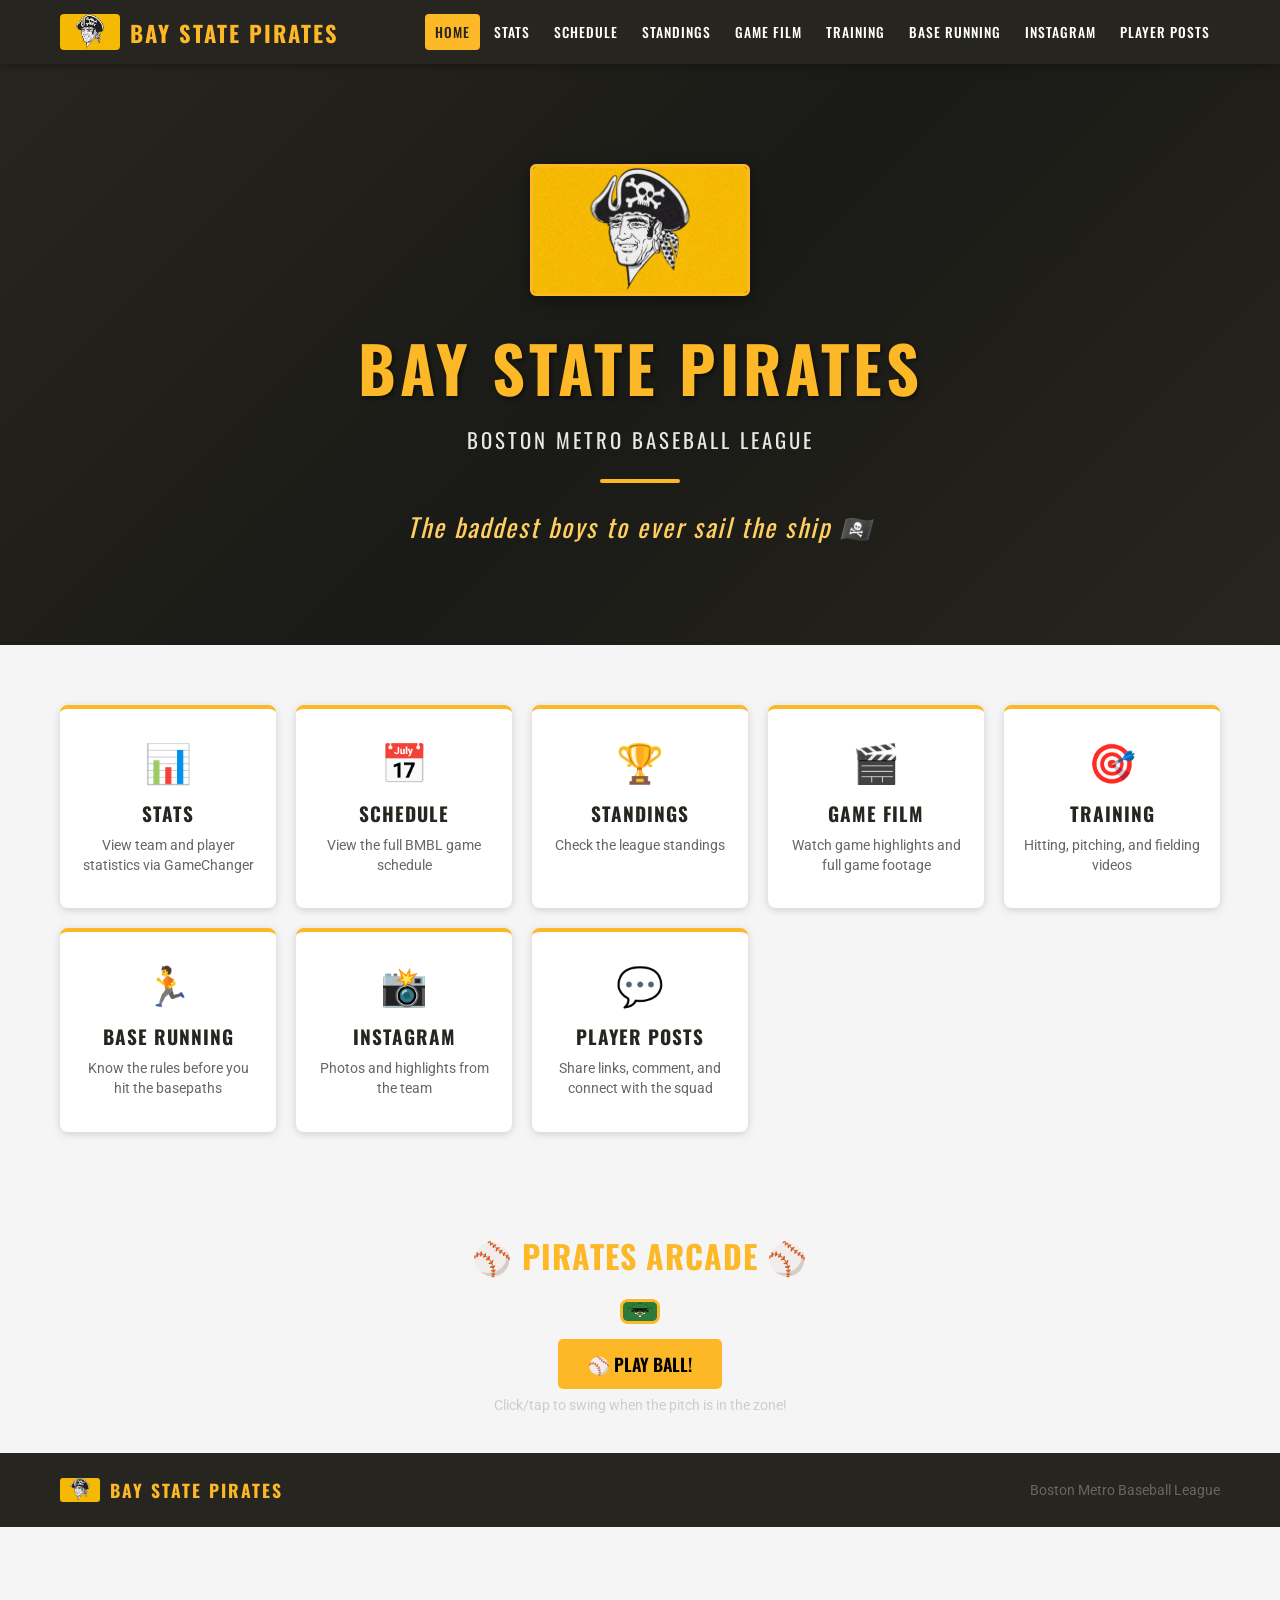
==== index.html @ 0425c83e "Add Pirates baseball arcade game to home page" ====
<!DOCTYPE html>
<html lang="en">
<head>
    <meta charset="UTF-8">
    <meta name="viewport" content="width=device-width, initial-scale=1.0">
    <title>Bay State Pirates</title>
    <link rel="stylesheet" href="css/style.css">
    <link rel="preconnect" href="https://fonts.googleapis.com">
    <link href="https://fonts.googleapis.com/css2?family=Oswald:wght@400;500;600;700&family=Roboto:wght@300;400;500;700&display=swap" rel="stylesheet">
</head>
<body>
    <nav class="navbar">
        <div class="nav-container">
            <a href="index.html" class="nav-logo">
                <img src="logo.jpg" alt="Bay State Pirates" class="nav-logo-img">
                <span class="logo-text">Bay State Pirates</span>
            </a>
            <button class="nav-toggle" aria-label="Toggle navigation">
                <span></span><span></span><span></span>
            </button>
            <ul class="nav-links">
                <li><a href="index.html" class="active">Home</a></li>
                <li><a href="stats.html">Stats</a></li>
                <li><a href="schedule.html">Schedule</a></li>
                <li><a href="standings.html">Standings</a></li>
                <li><a href="gamefilm.html">Game Film</a></li>
                <li><a href="training.html">Training</a></li>
                <li><a href="baserunning.html">Base Running</a></li>
                <li><a href="instagram.html">Instagram</a></li>
                <li><a href="posts.html">Player Posts</a></li>
            </ul>
        </div>
    </nav>

    <main>
        <section class="hero">
            <div class="hero-overlay"></div>
            <div class="hero-content">
                <img src="logo.jpg" alt="Bay State Pirates Logo" class="hero-logo-img">
                <h1 class="hero-title">Bay State Pirates</h1>
                <p class="hero-subtitle">Boston Metro Baseball League</p>
                <div class="hero-divider"></div>
                <p class="hero-tagline">The baddest boys to ever sail the ship 🏴‍☠️</p>
            </div>
        </section>

        <section class="home-cards">
            <div class="container">
                <div class="cards-grid">
                    <a href="stats.html" class="home-card">
                        <div class="card-icon">📊</div>
                        <h3>Stats</h3>
                        <p>View team and player statistics via GameChanger</p>
                    </a>
                    <a href="schedule.html" class="home-card">
                        <div class="card-icon">📅</div>
                        <h3>Schedule</h3>
                        <p>View the full BMBL game schedule</p>
                    </a>
                    <a href="standings.html" class="home-card">
                        <div class="card-icon">🏆</div>
                        <h3>Standings</h3>
                        <p>Check the league standings</p>
                    </a>
                    <a href="gamefilm.html" class="home-card">
                        <div class="card-icon">🎬</div>
                        <h3>Game Film</h3>
                        <p>Watch game highlights and full game footage</p>
                    </a>
                    <a href="training.html" class="home-card">
                        <div class="card-icon">🎯</div>
                        <h3>Training</h3>
                        <p>Hitting, pitching, and fielding videos</p>
                    </a>
                    <a href="baserunning.html" class="home-card">
                        <div class="card-icon">🏃</div>
                        <h3>Base Running</h3>
                        <p>Know the rules before you hit the basepaths</p>
                    </a>
                    <a href="instagram.html" class="home-card">
                        <div class="card-icon">📸</div>
                        <h3>Instagram</h3>
                        <p>Photos and highlights from the team</p>
                    </a>
                    <a href="posts.html" class="home-card">
                        <div class="card-icon">💬</div>
                        <h3>Player Posts</h3>
                        <p>Share links, comment, and connect with the squad</p>
                    </a>
                </div>
            </div>
        </section>
        <section class="game-section" style="padding: 40px 0;">
            <div class="container">
                <h2 style="text-align:center; color: var(--gold); font-family: 'Oswald', sans-serif; font-size: 2rem; margin-bottom: 20px;">⚾ Pirates Arcade ⚾</h2>
                <canvas id="baseballGame" width="800" height="500" style="display:block; margin:0 auto; background:#2d7a3a; border:3px solid var(--gold); border-radius:8px; max-width:100%; cursor:pointer;"></canvas>
                <div id="gameControls" style="text-align:center; margin-top:15px;">
                    <button id="startBtn" style="background:var(--gold); color:#000; border:none; padding:12px 30px; font-family:'Oswald',sans-serif; font-size:1.1rem; border-radius:5px; cursor:pointer; font-weight:600;">⚾ PLAY BALL!</button>
                    <p style="color:#ccc; font-size:0.85rem; margin-top:8px;">Click/tap to swing when the pitch is in the zone!</p>
                </div>
            </div>
        </section>
    </main>

    <script>
    (function(){
        const canvas = document.getElementById('baseballGame');
        const ctx = canvas.getContext('2d');
        const startBtn = document.getElementById('startBtn');

        const PIRATES = ['B. Schwartz','N. Marrero','N. Fishman','D. Brookfield','J. Shikora','M. Billig','N. Melluzzo','J. Roop','K. Ohanian','K. Rumph','Z. Santomauro','A. Small','T. Elkin','S. O\'Keefe','N. Braica','I. Sales','B. Rijo','D. Search-Wells'];
        const OPPONENTS = ['R. Johnson','M. Williams','T. Davis','C. Martinez','J. Anderson','P. Thomas','L. Jackson','S. White','D. Harris','B. Clark','K. Lewis','A. Robinson','J. Walker','M. Young','T. Allen','R. King','C. Wright','D. Lopez'];

        let gameState = 'idle'; // idle, pitching, swingable, result, gameOver
        let inning = 1, halfInning = 0; // 0=top, 1=bottom
        let scores = [0, 0]; // [opponent, pirates]
        let outs = 0, strikes = 0, balls = 0;
        let batterIndex = [0, 0];
        let ball = {x:400, y:80, vx:0, vy:0, size:8};
        let swingResult = '', resultTimer = 0;
        let pitchSpeed = 0, pitchCurve = 0;
        let batAngle = 0, swinging = false, swingFrame = 0;
        let runners = [false,false,false]; // 1st, 2nd, 3rd
        let hitBall = null;
        let announceText = '', announceTimer = 0;
        let frameId = null;

        const ZONE = {x:360, y:340, w:80, h:90};

        function resize(){
            const r = canvas.parentElement.clientWidth / 800;
            if(r < 1){
                canvas.style.width = (800*r)+'px';
                canvas.style.height = (500*r)+'px';
            }
        }
        resize();
        window.addEventListener('resize', resize);

        function currentTeamBatting(){ return halfInning; } // 0=opponents bat, 1=pirates bat
        function battingTeam(){ return halfInning === 1 ? PIRATES : OPPONENTS; }
        function currentBatter(){ return battingTeam()[batterIndex[halfInning] % battingTeam().length]; }
        function isPiratesBatting(){ return halfInning === 1; }

        function drawDiamond(){
            ctx.clearRect(0,0,800,500);
            // grass
            ctx.fillStyle = '#2d7a3a';
            ctx.fillRect(0,0,800,500);
            // dirt infield
            ctx.fillStyle = '#c4956a';
            ctx.beginPath();
            ctx.moveTo(400,380);ctx.lineTo(500,300);ctx.lineTo(400,220);ctx.lineTo(300,300);ctx.closePath();ctx.fill();
            // grass cutout
            ctx.fillStyle='#2d7a3a';
            ctx.beginPath();ctx.arc(400,305,40,0,Math.PI*2);ctx.fill();
            // bases
            ctx.fillStyle='#fff';
            [[400,380],[500,300],[400,220],[300,300]].forEach(function(b,i){
                ctx.save();ctx.translate(b[0],b[1]);ctx.rotate(Math.PI/4);
                if(i===0){ctx.fillStyle='#fff';ctx.fillRect(-10,-10,20,20);}
                else{
                    ctx.fillStyle = runners[i-1]?'var(--gold, #FFB300)':'#fff';
                    ctx.fillRect(-8,-8,16,16);
                }
                ctx.restore();
            });
            // mound
            ctx.fillStyle='#c4956a';
            ctx.beginPath();ctx.arc(400,280,12,0,Math.PI*2);ctx.fill();
            ctx.fillStyle='#fff';ctx.fillRect(395,277,10,6);
            // foul lines
            ctx.strokeStyle='#fff';ctx.lineWidth=2;
            ctx.beginPath();ctx.moveTo(400,380);ctx.lineTo(100,80);ctx.stroke();
            ctx.beginPath();ctx.moveTo(400,380);ctx.lineTo(700,80);ctx.stroke();
            // outfield wall
            ctx.strokeStyle='#1a5c28';ctx.lineWidth=6;
            ctx.beginPath();ctx.arc(400,380,340,Math.PI+0.3,2*Math.PI-0.3);ctx.stroke();
        }

        function drawScoreboard(){
            ctx.fillStyle='rgba(0,0,0,0.85)';
            ctx.fillRect(10,10,260,90);
            ctx.strokeStyle='var(--gold, #FFB300)';ctx.lineWidth=2;
            ctx.strokeRect(10,10,260,90);
            ctx.font='bold 13px Oswald, sans-serif';
            ctx.fillStyle='#fff';
            ctx.fillText('INNING', 160, 28);
            ctx.fillText(inning + (inning===10?'':'') + (halfInning===0?' ▲':' ▼'), 220, 28);
            ctx.fillStyle='#aaa';ctx.fillText('Visitors', 20, 50);
            ctx.fillStyle='var(--gold, #FFB300)';ctx.fillText('PIRATES', 20, 72);
            ctx.font='bold 18px Oswald, sans-serif';
            ctx.fillStyle='#fff';ctx.fillText(scores[0], 120, 52);
            ctx.fillStyle='var(--gold, #FFB300)';ctx.fillText(scores[1], 120, 74);
            // count
            ctx.font='13px Oswald, sans-serif';ctx.fillStyle='#fff';
            ctx.fillText('B: '+balls+'  S: '+strikes+'  O: '+outs, 160, 52);
            // batter
            ctx.font='12px Roboto, sans-serif';ctx.fillStyle='#ccc';
            ctx.fillText('AB: '+currentBatter(), 160, 72);
            // batting indicator
            if(halfInning===0){ctx.fillStyle='#ff4444';ctx.fillRect(14,42,4,14);}
            else{ctx.fillStyle='var(--gold, #FFB300)';ctx.fillRect(14,62,4,14);}
        }

        function drawStrikeZone(){
            ctx.strokeStyle='rgba(255,255,255,0.25)';ctx.lineWidth=1;ctx.setLineDash([4,4]);
            ctx.strokeRect(ZONE.x,ZONE.y,ZONE.w,ZONE.h);
            ctx.setLineDash([]);
        }

        function drawBall(){
            if(ball.y > 500) return;
            ctx.fillStyle='#fff';
            ctx.beginPath();ctx.arc(ball.x,ball.y,ball.size,0,Math.PI*2);ctx.fill();
            ctx.strokeStyle='#cc0000';ctx.lineWidth=1.5;
            ctx.beginPath();ctx.arc(ball.x,ball.y,ball.size-2,0.5,2);ctx.stroke();
            ctx.beginPath();ctx.arc(ball.x,ball.y,ball.size-2,3.5,5);ctx.stroke();
        }

        function drawBatter(){
            const bx = 470, by = 380;
            ctx.fillStyle = isPiratesBatting() ? 'var(--gold, #FFB300)' : '#ff6666';
            ctx.beginPath();ctx.arc(bx,by-35,8,0,Math.PI*2);ctx.fill(); // head
            ctx.fillRect(bx-4,by-27,8,22); // body
            // bat
            ctx.save();ctx.translate(bx-5,by-20);
            ctx.rotate(swinging ? -1.5+swingFrame*0.4 : -0.8);
            ctx.fillStyle='#8B4513';ctx.fillRect(0,-2,40,4);
            ctx.restore();
        }

        function drawHitBall(){
            if(!hitBall) return;
            ctx.fillStyle='#fff';
            ctx.beginPath();ctx.arc(hitBall.x,hitBall.y,6-hitBall.t*0.03,0,Math.PI*2);ctx.fill();
        }

        function drawAnnounce(){
            if(announceTimer <= 0) return;
            ctx.fillStyle='rgba(0,0,0,0.7)';
            ctx.fillRect(200,180,400,60);
            ctx.strokeStyle='var(--gold, #FFB300)';ctx.lineWidth=2;ctx.strokeRect(200,180,400,60);
            ctx.font='bold 22px Oswald, sans-serif';ctx.fillStyle='#fff';ctx.textAlign='center';
            ctx.fillText(announceText,400,218);
            ctx.textAlign='left';
        }

        function drawGameOver(){
            ctx.fillStyle='rgba(0,0,0,0.8)';ctx.fillRect(150,120,500,260);
            ctx.strokeStyle='var(--gold, #FFB300)';ctx.lineWidth=3;ctx.strokeRect(150,120,500,260);
            ctx.font='bold 36px Oswald, sans-serif';ctx.textAlign='center';
            ctx.fillStyle='var(--gold, #FFB300)';ctx.fillText('FINAL SCORE',400,175);
            ctx.font='bold 28px Oswald, sans-serif';
            ctx.fillStyle='#fff';ctx.fillText('Visitors: '+scores[0],400,225);
            ctx.fillStyle='var(--gold, #FFB300)';ctx.fillText('PIRATES: '+scores[1],400,265);
            ctx.font='bold 24px Oswald, sans-serif';
            if(scores[1]>scores[0]){ctx.fillStyle='#00ff88';ctx.fillText('⚾ PIRATES WIN! ⚾',400,315);}
            else if(scores[0]>scores[1]){ctx.fillStyle='#ff6666';ctx.fillText('Better luck next time!',400,315);}
            else{ctx.fillStyle='#ffff00';ctx.fillText('TIE GAME!',400,315);}
            ctx.font='14px Roboto, sans-serif';ctx.fillStyle='#ccc';ctx.fillText('Click "PLAY BALL!" to play again',400,350);
            ctx.textAlign='left';
        }

        function drawIdle(){
            drawDiamond();
            ctx.fillStyle='rgba(0,0,0,0.6)';ctx.fillRect(200,150,400,120);
            ctx.strokeStyle='var(--gold, #FFB300)';ctx.lineWidth=2;ctx.strokeRect(200,150,400,120);
            ctx.font='bold 30px Oswald, sans-serif';ctx.textAlign='center';
            ctx.fillStyle='var(--gold, #FFB300)';ctx.fillText('⚾ PIRATES BASEBALL ⚾',400,200);
            ctx.font='16px Roboto, sans-serif';ctx.fillStyle='#fff';
            ctx.fillText('Click PLAY BALL to start a 3-inning game!',400,240);
            ctx.textAlign='left';
        }

        function pitch(){
            gameState='pitching';
            ball.x = 400 + (Math.random()*40-20);
            ball.y = 80;
            pitchSpeed = 3 + Math.random()*2;
            pitchCurve = (Math.random()-0.5)*1.5;
            ball.vy = pitchSpeed;
            ball.vx = pitchCurve;
            swinging = false; swingFrame = 0;
        }

        function advanceRunners(bases){
            let runsScored = 0;
            for(let i=0;i<bases;i++){
                if(runners[2]) runsScored++;
                runners[2]=runners[1];
                runners[1]=runners[0];
                runners[0]=false;
            }
            if(bases>=4){runsScored+=(runners[2]?1:0)+(runners[1]?1:0)+(runners[0]?1:0)+1;runners=[false,false,false];}
            else{runners[0]=true;}
            return runsScored;
        }

        function recordOut(){
            outs++;
            if(outs>=3){
                outs=0;strikes=0;balls=0;
                runners=[false,false,false];
                if(halfInning===1){
                    inning++;
                    if(inning>3){
                        if(scores[0]!==scores[1]||inning>5){
                            gameState='gameOver';return;
                        }
                    }
                }
                halfInning = halfInning===0?1:0;
                announce((halfInning===0?'Top':'Bottom')+' of inning '+inning);
            }
        }

        function nextBatter(){
            batterIndex[halfInning]++;
            strikes=0;balls=0;
        }

        function announce(txt){
            announceText=txt;announceTimer=90;
        }

        function doSwing(){
            if(gameState!=='pitching'&&gameState!=='swingable') return;
            swinging=true;swingFrame=0;
            const inZone = ball.x>ZONE.x-10&&ball.x<ZONE.x+ZONE.w+10&&ball.y>ZONE.y-10&&ball.y<ZONE.y+ZONE.h+10;
            const timing = Math.abs(ball.y - (ZONE.y+ZONE.h/2));

            if(!inZone||timing>60){
                strikes++;
                announce('Strike'+(strikes>=3?' three — OUT!':'!'));
                if(strikes>=3){recordOut();nextBatter();}
                gameState='result';resultTimer=50;
                return;
            }

            const quality = 1 - timing/60;
            const rand = Math.random();

            if(rand < 0.15 * quality){
                // HOME RUN
                let runs = advanceRunners(4);
                scores[halfInning===0?0:1] += runs;
                hitBall={x:ball.x,y:ball.y,vx:(Math.random()-0.5)*6,vy:-8,t:0};
                announce('💣 HOME RUN! +'+runs+' run'+(runs>1?'s':'')+'!');
                nextBatter();
            } else if(rand < 0.20 + 0.15*quality){
                // Triple
                let runs = advanceRunners(3);
                scores[halfInning===0?0:1] += runs;
                runners[2]=true;runners[0]=false;
                hitBall={x:ball.x,y:ball.y,vx:(Math.random()>0.5?5:-5),vy:-5,t:0};
                announce('Triple! +'+runs+' run'+(runs!==1?'s':''));
                nextBatter();
            } else if(rand < 0.35 + 0.1*quality){
                // Double
                let runs = advanceRunners(2);
                scores[halfInning===0?0:1] += runs;
                runners[1]=true;runners[0]=false;
                hitBall={x:ball.x,y:ball.y,vx:(Math.random()-0.5)*5,vy:-5,t:0};
                announce('Double! +'+runs+' run'+(runs!==1?'s':''));
                nextBatter();
            } else if(rand < 0.55 + 0.1*quality){
                // Single
                let runs = advanceRunners(1);
                scores[halfInning===0?0:1] += runs;
                hitBall={x:ball.x,y:ball.y,vx:(Math.random()-0.5)*4,vy:-4,t:0};
                announce('Base hit! '+(runs>0?'+'+runs+' run'+(runs!==1?'s':''):''));
                nextBatter();
            } else {
                // Out
                hitBall={x:ball.x,y:ball.y,vx:(Math.random()-0.5)*3,vy:-3,t:0};
                announce(Math.random()>0.5?'Fly out!':'Ground out!');
                recordOut();nextBatter();
            }
            gameState='result';resultTimer=70;
        }

        function autoSwing(){
            // AI for opponents batting - swing with some randomness
            const inZone = ball.x>ZONE.x-5&&ball.x<ZONE.x+ZONE.w+5&&ball.y>ZONE.y&&ball.y<ZONE.y+ZONE.h;
            if(inZone && Math.random()<0.65){
                doSwing();
            }
        }

        function update(){
            if(announceTimer>0) announceTimer--;

            if(gameState==='pitching'){
                ball.y += ball.vy;
                ball.x += ball.vx;
                if(swinging){swingFrame=Math.min(swingFrame+0.5,5);}

                // Check if in swing zone for AI
                if(!isPiratesBatting() && ball.y > ZONE.y && ball.y < ZONE.y+ZONE.h && !swinging){
                    autoSwing();
                    return;
                }

                if(ball.y > ZONE.y + ZONE.h + 20){
                    // Ball passed zone
                    const inZone = ball.x>ZONE.x&&ball.x<ZONE.x+ZONE.w&&ball.y<ZONE.y+ZONE.h+40;
                    if(inZone){
                        strikes++;
                        announce('Strike'+(strikes>=3?' three — OUT!':'!'));
                        if(strikes>=3){recordOut();nextBatter();}
                    } else {
                        balls++;
                        announce('Ball '+ balls+(balls>=4?' — Walk!':''));
                        if(balls>=4){
                            advanceRunners(1);
                            nextBatter();
                        }
                    }
                    gameState='result';resultTimer=45;
                }
            }

            if(hitBall){
                hitBall.x+=hitBall.vx;hitBall.y+=hitBall.vy;hitBall.t++;
                if(hitBall.t>60) hitBall=null;
            }

            if(gameState==='result'){
                resultTimer--;
                if(resultTimer<=0){
                    if(gameState!=='gameOver'){
                        gameState='pitching';
                        pitch();
                    }
                }
            }
        }

        function render(){
            drawDiamond();
            drawStrikeZone();
            if(gameState!=='idle'&&gameState!=='gameOver') drawBall();
            drawBatter();
            drawHitBall();
            drawScoreboard();
            drawAnnounce();
            if(gameState==='gameOver') drawGameOver();
        }

        function loop(){
            if(gameState==='idle'){drawIdle();return;}
            update();
            render();
            frameId=requestAnimationFrame(loop);
        }

        function startGame(){
            inning=1;halfInning=0;scores=[0,0];outs=0;strikes=0;balls=0;
            batterIndex=[0,0];runners=[false,false,false];
            hitBall=null;gameState='pitching';
            announce('Play ball! Top of inning 1');
            // Shuffle lineups
            for(let i=PIRATES.length-1;i>0;i--){const j=Math.floor(Math.random()*(i+1));[PIRATES[i],PIRATES[j]]=[PIRATES[j],PIRATES[i]];}
            for(let i=OPPONENTS.length-1;i>0;i--){const j=Math.floor(Math.random()*(i+1));[OPPONENTS[i],OPPONENTS[j]]=[OPPONENTS[j],OPPONENTS[i]];}
            pitch();
            if(frameId) cancelAnimationFrame(frameId);
            loop();
        }

        canvas.addEventListener('click', function(e){
            if(gameState==='pitching'&&isPiratesBatting()) doSwing();
        });
        canvas.addEventListener('touchstart', function(e){
            e.preventDefault();
            if(gameState==='pitching'&&isPiratesBatting()) doSwing();
        });

        startBtn.addEventListener('click', startGame);

        drawIdle();
    })();
    </script>

    <footer class="footer">
        <div class="container">
            <div class="footer-content">
                <span class="footer-logo"><img src="logo.jpg" alt="" class="footer-logo-img"> Bay State Pirates</span>
                <span class="footer-text">Boston Metro Baseball League</span>
            </div>
        </div>
    </footer>

    <script src="js/nav.js"></script>
</body>
</html>
---- css/style.css ----
/* ========================================
   Bay State Pirates - Pittsburgh Pirates Theme
   Colors: Black #27251F, Gold #FDB827, White #FFFFFF
   ======================================== */

:root {
    --black: #27251F;
    --gold: #FDB827;
    --gold-dark: #D4991F;
    --gold-light: #FFD060;
    --white: #FFFFFF;
    --gray-100: #F5F5F5;
    --gray-200: #E8E8E8;
    --gray-300: #D1D1D1;
    --gray-600: #666666;
    --gray-800: #333333;
    --shadow: 0 2px 8px rgba(0,0,0,0.15);
    --shadow-lg: 0 4px 16px rgba(0,0,0,0.2);
}

* {
    margin: 0;
    padding: 0;
    box-sizing: border-box;
}

body {
    font-family: 'Roboto', sans-serif;
    background-color: var(--gray-100);
    color: var(--black);
    min-height: 100vh;
    display: flex;
    flex-direction: column;
}

main {
    flex: 1;
}

h1, h2, h3, h4, h5, h6 {
    font-family: 'Oswald', sans-serif;
    text-transform: uppercase;
    letter-spacing: 1px;
}

.container {
    max-width: 1200px;
    margin: 0 auto;
    padding: 0 20px;
}

/* ========================================
   Navbar
   ======================================== */
.navbar {
    background-color: var(--black);
    position: sticky;
    top: 0;
    z-index: 1000;
    box-shadow: 0 2px 8px rgba(0,0,0,0.3);
}

.nav-container {
    max-width: 1200px;
    margin: 0 auto;
    padding: 0 20px;
    display: flex;
    align-items: center;
    justify-content: space-between;
    height: 64px;
}

.nav-logo {
    display: flex;
    align-items: center;
    gap: 10px;
    text-decoration: none;
    color: var(--gold);
    font-family: 'Oswald', sans-serif;
    font-weight: 700;
    font-size: 1.4rem;
    text-transform: uppercase;
    letter-spacing: 2px;
}

.logo-icon {
    font-size: 1.8rem;
}

.nav-logo-img {
    height: 36px;
    width: 60px;
    border-radius: 4px;
    object-fit: cover;
}

.nav-links {
    display: flex;
    list-style: none;
    gap: 4px;
}

.nav-links a {
    color: var(--white);
    text-decoration: none;
    font-family: 'Oswald', sans-serif;
    font-weight: 500;
    font-size: 0.85rem;
    text-transform: uppercase;
    letter-spacing: 1px;
    padding: 8px 10px;
    border-radius: 4px;
    transition: all 0.2s ease;
}

.nav-links a:hover,
.nav-links a.active {
    background-color: var(--gold);
    color: var(--black);
}

.nav-toggle {
    display: none;
    flex-direction: column;
    gap: 5px;
    background: none;
    border: none;
    cursor: pointer;
    padding: 4px;
}

.nav-toggle span {
    display: block;
    width: 26px;
    height: 3px;
    background: var(--gold);
    border-radius: 2px;
    transition: 0.3s;
}

/* ========================================
   Hero Section (Home)
   ======================================== */
.hero {
    background: linear-gradient(135deg, var(--black) 0%, #1a1a16 50%, var(--black) 100%);
    position: relative;
    padding: 100px 20px;
    text-align: center;
    overflow: hidden;
}

.hero::before {
    content: '☠';
    position: absolute;
    font-size: 300px;
    opacity: 0.04;
    top: 50%;
    left: 50%;
    transform: translate(-50%, -50%);
}

.hero-content {
    position: relative;
    z-index: 1;
}

.hero-logo-img {
    width: 220px;
    height: 132px;
    border-radius: 6px;
    object-fit: cover;
    margin-bottom: 20px;
    border: 3px solid var(--gold);
    box-shadow: 0 4px 16px rgba(0,0,0,0.4);
}

.hero-title {
    font-size: 4rem;
    color: var(--gold);
    letter-spacing: 4px;
    margin-bottom: 10px;
    text-shadow: 2px 2px 4px rgba(0,0,0,0.5);
}

.hero-subtitle {
    font-family: 'Oswald', sans-serif;
    font-size: 1.3rem;
    color: var(--white);
    text-transform: uppercase;
    letter-spacing: 3px;
    opacity: 0.9;
}

.hero-divider {
    width: 80px;
    height: 4px;
    background: var(--gold);
    margin: 24px auto;
    border-radius: 2px;
}

.hero-tagline {
    font-family: 'Oswald', sans-serif;
    font-size: 1.6rem;
    color: var(--gold-light);
    font-style: italic;
    letter-spacing: 2px;
}

/* ========================================
   Home Cards
   ======================================== */
.home-cards {
    padding: 60px 0;
}

.cards-grid {
    display: grid;
    grid-template-columns: repeat(auto-fit, minmax(200px, 1fr));
    gap: 20px;
}

.home-card {
    background: var(--white);
    border-radius: 8px;
    padding: 32px 20px;
    text-align: center;
    text-decoration: none;
    color: var(--black);
    box-shadow: var(--shadow);
    transition: all 0.25s ease;
    border-top: 4px solid var(--gold);
}

.home-card:hover {
    transform: translateY(-4px);
    box-shadow: var(--shadow-lg);
    border-top-color: var(--gold-dark);
}

.card-icon {
    font-size: 2.4rem;
    margin-bottom: 12px;
}

.home-card h3 {
    font-size: 1.2rem;
    margin-bottom: 8px;
    color: var(--black);
}

.home-card p {
    font-size: 0.9rem;
    color: var(--gray-600);
    line-height: 1.4;
}

/* ========================================
   Page Header
   ======================================== */
.page-header {
    background: var(--black);
    padding: 48px 20px;
    text-align: center;
}

.page-header h1 {
    color: var(--gold);
    font-size: 2.6rem;
    letter-spacing: 3px;
}

.page-header p {
    color: var(--gray-300);
    font-family: 'Oswald', sans-serif;
    font-size: 1.1rem;
    margin-top: 8px;
    text-transform: uppercase;
    letter-spacing: 2px;
}

/* ========================================
   Stats Page
   ======================================== */
.stats-section {
    padding: 40px 0 60px;
}

.stats-info {
    text-align: center;
    margin-bottom: 30px;
}

.stats-info p {
    color: var(--gray-600);
    font-size: 1rem;
    margin-bottom: 16px;
}

.gc-link {
    display: inline-block;
    background: var(--gold);
    color: var(--black);
    font-family: 'Oswald', sans-serif;
    font-weight: 600;
    text-transform: uppercase;
    letter-spacing: 1px;
    padding: 12px 32px;
    border-radius: 4px;
    text-decoration: none;
    transition: background 0.2s;
}

.gc-link:hover {
    background: var(--gold-dark);
}

.stats-embed-container {
    background: var(--white);
    border-radius: 8px;
    box-shadow: var(--shadow);
    overflow: hidden;
    min-height: 600px;
}

.stats-embed-container iframe {
    width: 100%;
    height: 700px;
    border: none;
}

.stats-placeholder {
    display: flex;
    flex-direction: column;
    align-items: center;
    justify-content: center;
    min-height: 400px;
    color: var(--gray-600);
    text-align: center;
    padding: 40px;
}

.stats-placeholder .placeholder-icon {
    font-size: 4rem;
    margin-bottom: 16px;
}

.stats-placeholder h3 {
    margin-bottom: 8px;
    color: var(--black);
}

/* ========================================
   Game Film Page
   ======================================== */
.gamefilm-section {
    padding: 40px 0 60px;
}

.video-grid {
    display: grid;
    grid-template-columns: repeat(auto-fit, minmax(340px, 1fr));
    gap: 24px;
}

.video-card {
    background: var(--white);
    border-radius: 8px;
    overflow: hidden;
    box-shadow: var(--shadow);
    transition: transform 0.2s;
}

.video-card:hover {
    transform: translateY(-2px);
    box-shadow: var(--shadow-lg);
}

.video-wrapper {
    position: relative;
    padding-bottom: 56.25%;
    height: 0;
}

.video-wrapper iframe {
    position: absolute;
    top: 0;
    left: 0;
    width: 100%;
    height: 100%;
    border: none;
}

.video-info {
    padding: 16px;
}

.video-info h3 {
    font-size: 1rem;
    margin-bottom: 4px;
}

.video-info p {
    color: var(--gray-600);
    font-size: 0.85rem;
}

.yt-channel-link {
    text-align: center;
    margin-top: 32px;
}

/* ========================================
   Base Running Page
   ======================================== */
.baserunning-section {
    padding: 40px 0 60px;
}

.rules-container {
    max-width: 800px;
    margin: 0 auto;
}

.rule-card {
    background: var(--white);
    border-radius: 8px;
    padding: 24px 28px;
    margin-bottom: 16px;
    box-shadow: var(--shadow);
    border-left: 4px solid var(--gold);
}

.rule-card h3 {
    font-size: 1.1rem;
    color: var(--black);
    margin-bottom: 8px;
    display: flex;
    align-items: center;
    gap: 10px;
}

.rule-number {
    display: inline-flex;
    align-items: center;
    justify-content: center;
    width: 30px;
    height: 30px;
    background: var(--gold);
    color: var(--black);
    border-radius: 50%;
    font-family: 'Oswald', sans-serif;
    font-weight: 700;
    font-size: 0.9rem;
    flex-shrink: 0;
}

.rule-card p, .rule-card ul {
    color: var(--gray-800);
    line-height: 1.7;
    font-size: 0.95rem;
    margin-left: 40px;
}

.rule-card ul {
    padding-left: 20px;
}

.rule-card li {
    margin-bottom: 4px;
}

.rules-intro {
    background: var(--white);
    border-radius: 8px;
    padding: 28px 32px;
    margin-bottom: 32px;
    box-shadow: var(--shadow);
    border-left: 4px solid var(--gold);
    line-height: 1.7;
    color: var(--gray-800);
    font-size: 0.95rem;
}

.section-header {
    font-family: 'Oswald', sans-serif;
    font-size: 1.5rem;
    text-transform: uppercase;
    letter-spacing: 2px;
    color: var(--black);
    margin: 36px 0 16px;
    padding-bottom: 8px;
    border-bottom: 3px solid var(--gold);
    display: flex;
    align-items: center;
    gap: 10px;
}

.section-header .section-icon {
    font-size: 1.3rem;
}

.rule-card p a,
.rule-card a,
.rules-intro a {
    color: #1a73e8;
    text-decoration: none;
    font-weight: 500;
}

.rule-card p a:hover,
.rule-card a:hover,
.rules-intro a:hover {
    text-decoration: underline;
}

.rules-note {
    max-width: 800px;
    margin: 24px auto 0;
    text-align: center;
    color: var(--gray-600);
    font-style: italic;
    font-size: 0.9rem;
}

/* ========================================
   Instagram Page
   ======================================== */
.instagram-section {
    padding: 40px 0 60px;
}

.instagram-embed-container {
    max-width: 540px;
    margin: 0 auto;
}

.instagram-feed-link {
    text-align: center;
    margin-bottom: 30px;
}

.instagram-feed-link a {
    display: inline-block;
    background: linear-gradient(45deg, #f09433, #e6683c, #dc2743, #cc2366, #bc1888);
    color: var(--white);
    font-family: 'Oswald', sans-serif;
    font-weight: 600;
    text-transform: uppercase;
    letter-spacing: 1px;
    padding: 12px 32px;
    border-radius: 4px;
    text-decoration: none;
    transition: opacity 0.2s;
}

.instagram-feed-link a:hover {
    opacity: 0.9;
}

.ig-placeholder {
    background: var(--white);
    border-radius: 8px;
    box-shadow: var(--shadow);
    padding: 60px 40px;
    text-align: center;
}

.ig-placeholder .placeholder-icon {
    font-size: 4rem;
    margin-bottom: 16px;
}

.ig-placeholder h3 {
    margin-bottom: 12px;
}

.ig-placeholder p {
    color: var(--gray-600);
    line-height: 1.6;
}

.ig-placeholder code {
    background: var(--gray-200);
    padding: 2px 6px;
    border-radius: 3px;
    font-size: 0.85rem;
}

/* ========================================
   Player Posts Page
   ======================================== */
.posts-section {
    padding: 40px 0 60px;
}

.posts-container {
    max-width: 700px;
    margin: 0 auto;
}

/* New Post Form */
.new-post-form {
    background: var(--white);
    border-radius: 8px;
    padding: 24px;
    box-shadow: var(--shadow);
    margin-bottom: 32px;
    border-top: 4px solid var(--gold);
}

.new-post-form h3 {
    font-size: 1.1rem;
    margin-bottom: 16px;
    color: var(--black);
}

.form-group {
    margin-bottom: 12px;
}

.form-group label {
    display: block;
    font-family: 'Oswald', sans-serif;
    font-size: 0.85rem;
    text-transform: uppercase;
    letter-spacing: 1px;
    margin-bottom: 4px;
    color: var(--gray-600);
}

.form-group input,
.form-group textarea {
    width: 100%;
    padding: 10px 12px;
    border: 2px solid var(--gray-200);
    border-radius: 4px;
    font-family: 'Roboto', sans-serif;
    font-size: 0.95rem;
    transition: border-color 0.2s;
}

.form-group input:focus,
.form-group textarea:focus {
    outline: none;
    border-color: var(--gold);
}

.form-group textarea {
    resize: vertical;
    min-height: 60px;
}

.btn-post {
    background: var(--gold);
    color: var(--black);
    font-family: 'Oswald', sans-serif;
    font-weight: 600;
    font-size: 1rem;
    text-transform: uppercase;
    letter-spacing: 1px;
    padding: 10px 28px;
    border: none;
    border-radius: 4px;
    cursor: pointer;
    transition: background 0.2s;
}

.btn-post:hover {
    background: var(--gold-dark);
}

/* Posts Feed */
.post-card {
    background: var(--white);
    border-radius: 8px;
    padding: 20px 24px;
    margin-bottom: 16px;
    box-shadow: var(--shadow);
}

.post-header {
    display: flex;
    align-items: center;
    gap: 10px;
    margin-bottom: 12px;
}

.post-avatar {
    width: 40px;
    height: 40px;
    background: var(--gold);
    color: var(--black);
    border-radius: 50%;
    display: flex;
    align-items: center;
    justify-content: center;
    font-family: 'Oswald', sans-serif;
    font-weight: 700;
    font-size: 1rem;
}

.post-meta .post-author {
    font-family: 'Oswald', sans-serif;
    font-weight: 600;
    font-size: 1rem;
    text-transform: uppercase;
}

.post-meta .post-time {
    font-size: 0.8rem;
    color: var(--gray-600);
}

.post-body {
    margin-bottom: 12px;
}

.post-body p {
    margin-bottom: 8px;
    line-height: 1.5;
}

.post-link {
    display: inline-flex;
    align-items: center;
    gap: 6px;
    color: #1a73e8;
    text-decoration: none;
    font-size: 0.9rem;
    word-break: break-all;
}

.post-link:hover {
    text-decoration: underline;
}

.post-actions {
    display: flex;
    align-items: center;
    gap: 16px;
    padding-top: 12px;
    border-top: 1px solid var(--gray-200);
}

.btn-like {
    display: flex;
    align-items: center;
    gap: 6px;
    background: none;
    border: 2px solid var(--gray-200);
    border-radius: 20px;
    padding: 6px 14px;
    cursor: pointer;
    font-family: 'Roboto', sans-serif;
    font-size: 0.85rem;
    color: var(--gray-600);
    transition: all 0.2s;
}

.btn-like:hover {
    border-color: var(--gold);
    color: var(--black);
}

.btn-like.liked {
    background: var(--gold);
    border-color: var(--gold);
    color: var(--black);
    font-weight: 600;
}

.btn-comment-toggle {
    display: flex;
    align-items: center;
    gap: 6px;
    background: none;
    border: none;
    cursor: pointer;
    font-family: 'Roboto', sans-serif;
    font-size: 0.85rem;
    color: var(--gray-600);
    padding: 6px 4px;
    transition: color 0.2s;
}

.btn-comment-toggle:hover {
    color: var(--black);
}

/* Comments */
.comments-section {
    display: none;
    margin-top: 12px;
    padding-top: 12px;
    border-top: 1px solid var(--gray-200);
}

.comments-section.open {
    display: block;
}

.comment {
    display: flex;
    gap: 10px;
    margin-bottom: 12px;
}

.comment-avatar {
    width: 28px;
    height: 28px;
    background: var(--gray-200);
    color: var(--gray-600);
    border-radius: 50%;
    display: flex;
    align-items: center;
    justify-content: center;
    font-family: 'Oswald', sans-serif;
    font-weight: 600;
    font-size: 0.7rem;
    flex-shrink: 0;
}

.comment-content {
    flex: 1;
}

.comment-content .comment-author {
    font-family: 'Oswald', sans-serif;
    font-weight: 600;
    font-size: 0.85rem;
    text-transform: uppercase;
}

.comment-content .comment-text {
    font-size: 0.9rem;
    color: var(--gray-800);
    line-height: 1.4;
}

.comment-content .comment-time {
    font-size: 0.75rem;
    color: var(--gray-600);
    margin-top: 2px;
}

.add-comment {
    display: flex;
    gap: 8px;
    margin-top: 8px;
}

.add-comment input[type="text"] {
    flex: 1;
    padding: 8px 12px;
    border: 2px solid var(--gray-200);
    border-radius: 20px;
    font-family: 'Roboto', sans-serif;
    font-size: 0.85rem;
}

.add-comment input[type="text"]:focus {
    outline: none;
    border-color: var(--gold);
}

.add-comment button {
    background: var(--gold);
    color: var(--black);
    border: none;
    border-radius: 20px;
    padding: 8px 16px;
    font-family: 'Oswald', sans-serif;
    font-weight: 600;
    font-size: 0.8rem;
    text-transform: uppercase;
    cursor: pointer;
    transition: background 0.2s;
}

.add-comment button:hover {
    background: var(--gold-dark);
}

.no-posts {
    text-align: center;
    padding: 40px;
    color: var(--gray-600);
}

/* ========================================
   Password Gate
   ======================================== */
.password-gate {
    position: fixed;
    top: 0;
    left: 0;
    right: 0;
    bottom: 0;
    background: var(--black);
    display: flex;
    align-items: center;
    justify-content: center;
    z-index: 900;
}

.password-box {
    background: var(--white);
    border-radius: 12px;
    padding: 48px 40px;
    text-align: center;
    max-width: 400px;
    width: 90%;
    box-shadow: var(--shadow-lg);
}

.password-logo {
    width: 150px;
    height: 90px;
    border-radius: 5px;
    object-fit: cover;
    margin-bottom: 20px;
    border: 3px solid var(--gold);
}

.password-box h2 {
    font-family: 'Oswald', sans-serif;
    font-size: 1.6rem;
    text-transform: uppercase;
    letter-spacing: 2px;
    margin-bottom: 6px;
    color: var(--black);
}

.password-box > p {
    color: var(--gray-600);
    font-size: 0.9rem;
    margin-bottom: 20px;
}

.password-input-group {
    display: flex;
    gap: 8px;
}

.password-input-group input {
    flex: 1;
    padding: 12px 16px;
    border: 2px solid var(--gray-200);
    border-radius: 6px;
    font-family: 'Roboto', sans-serif;
    font-size: 1rem;
}

.password-input-group input:focus {
    outline: none;
    border-color: var(--gold);
}

.password-input-group button {
    background: var(--gold);
    color: var(--black);
    border: none;
    border-radius: 6px;
    padding: 12px 24px;
    font-family: 'Oswald', sans-serif;
    font-weight: 600;
    font-size: 1rem;
    text-transform: uppercase;
    letter-spacing: 1px;
    cursor: pointer;
    transition: background 0.2s;
}

.password-input-group button:hover {
    background: var(--gold-dark);
}

.password-error {
    color: #d32f2f;
    font-size: 0.85rem;
    margin-top: 12px;
    min-height: 1.2em;
}

/* ========================================
   Footer
   ======================================== */
.footer {
    background: var(--black);
    padding: 24px 20px;
    margin-top: auto;
}

.footer-content {
    display: flex;
    align-items: center;
    justify-content: space-between;
    max-width: 1200px;
    margin: 0 auto;
}

.footer-logo {
    display: flex;
    align-items: center;
    gap: 10px;
    color: var(--gold);
    font-family: 'Oswald', sans-serif;
    font-weight: 700;
    font-size: 1.1rem;
    text-transform: uppercase;
    letter-spacing: 2px;
}

.footer-logo-img {
    height: 24px;
    width: 40px;
    border-radius: 3px;
    object-fit: cover;
}

.footer-text {
    color: var(--gray-600);
    font-size: 0.85rem;
}

/* ========================================
   Responsive
   ======================================== */
@media (max-width: 768px) {
    .nav-toggle {
        display: flex;
    }

    .nav-links {
        display: none;
        position: absolute;
        top: 64px;
        left: 0;
        right: 0;
        background: var(--black);
        flex-direction: column;
        padding: 12px 20px 20px;
        gap: 2px;
        box-shadow: 0 4px 8px rgba(0,0,0,0.3);
    }

    .nav-links.open {
        display: flex;
    }

    .nav-links a {
        display: block;
        padding: 10px 14px;
    }

    .hero-title {
        font-size: 2.6rem;
    }

    .hero-tagline {
        font-size: 1.2rem;
    }

    .cards-grid {
        grid-template-columns: 1fr;
    }

    .video-grid {
        grid-template-columns: 1fr;
    }

    .footer-content {
        flex-direction: column;
        gap: 8px;
        text-align: center;
    }
}
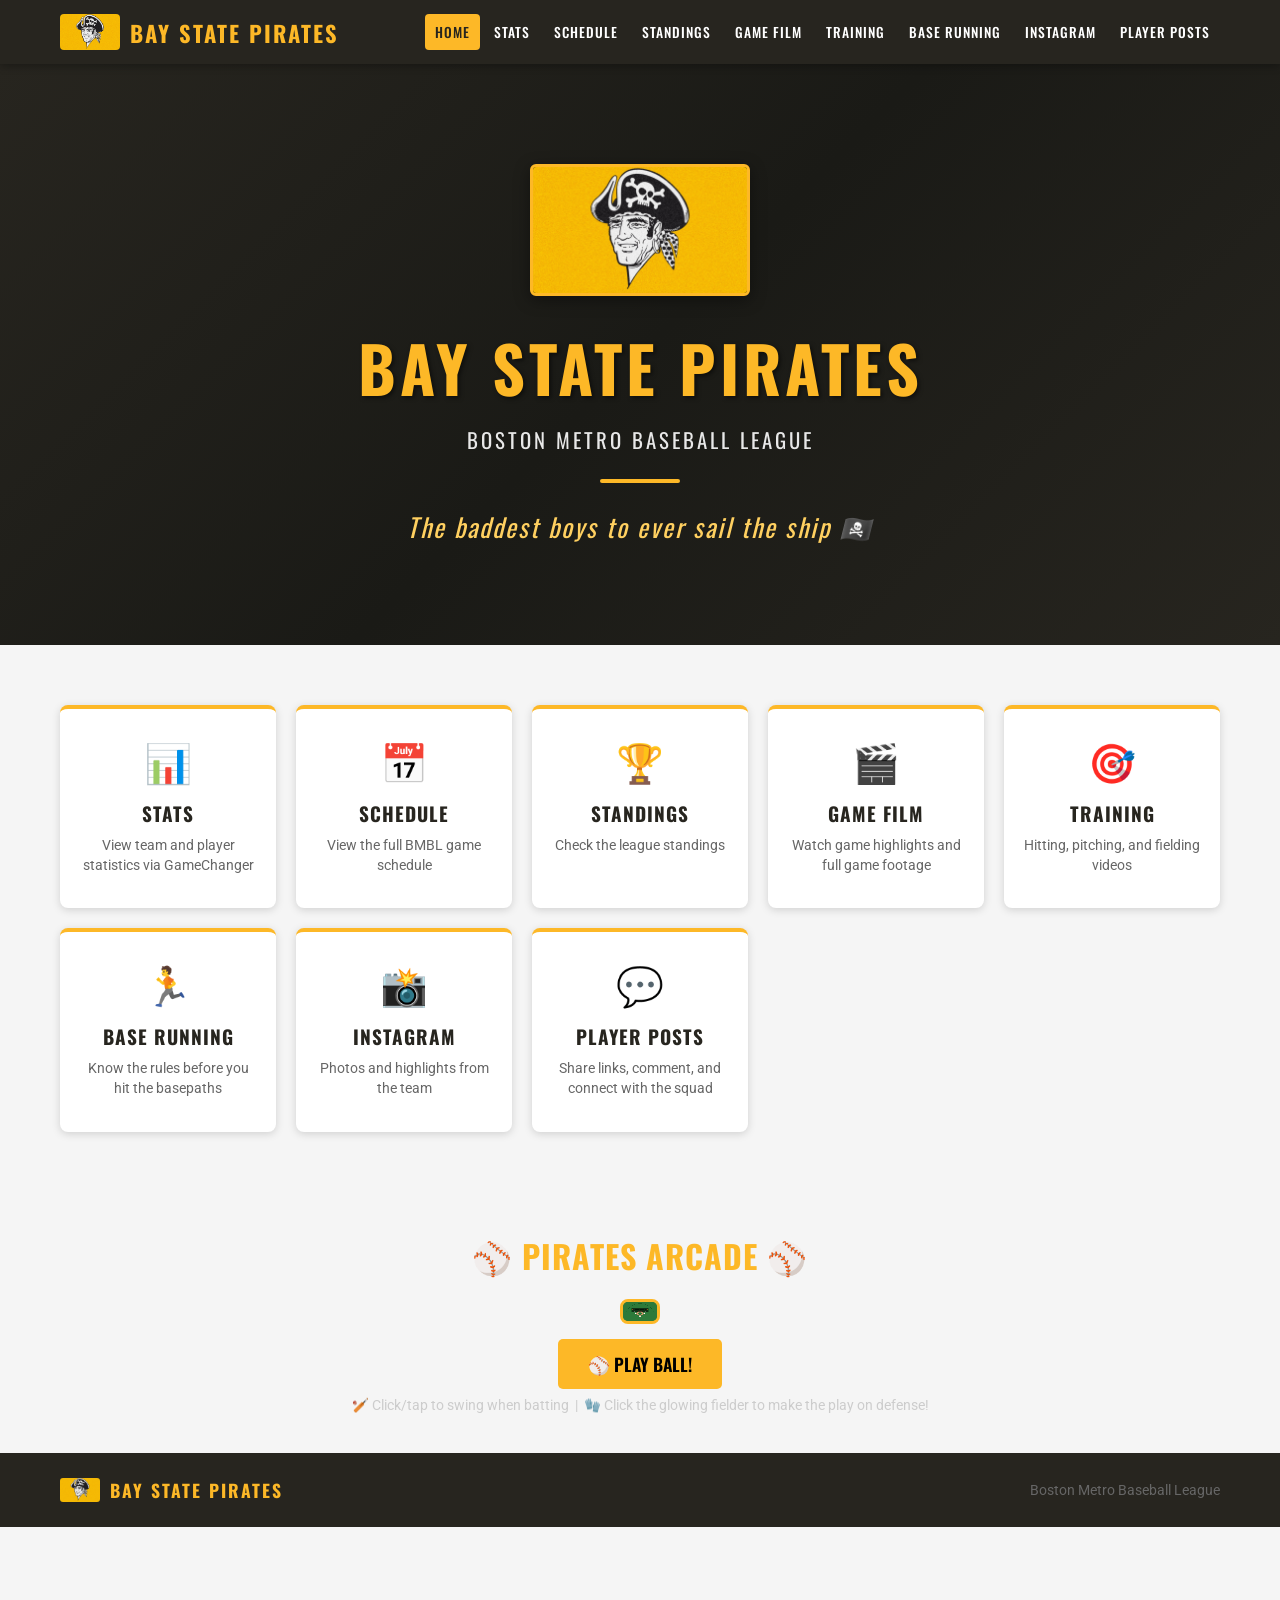
==== commit 500b520a: "Add defensive players and fielding mechanic to baseball game Players are now visible at all 9 field " ====
--- a/index.html
+++ b/index.html
@@ -96,7 +96,7 @@
                 <canvas id="baseballGame" width="800" height="500" style="display:block; margin:0 auto; background:#2d7a3a; border:3px solid var(--gold); border-radius:8px; max-width:100%; cursor:pointer;"></canvas>
                 <div id="gameControls" style="text-align:center; margin-top:15px;">
                     <button id="startBtn" style="background:var(--gold); color:#000; border:none; padding:12px 30px; font-family:'Oswald',sans-serif; font-size:1.1rem; border-radius:5px; cursor:pointer; font-weight:600;">⚾ PLAY BALL!</button>
-                    <p style="color:#ccc; font-size:0.85rem; margin-top:8px;">Click/tap to swing when the pitch is in the zone!</p>
+                    <p style="color:#ccc; font-size:0.85rem; margin-top:8px;">🏏 Click/tap to swing when batting &nbsp;|&nbsp; 🧤 Click the glowing fielder to make the play on defense!</p>
                 </div>
             </div>
         </section>
@@ -108,10 +108,10 @@
         const ctx = canvas.getContext('2d');
         const startBtn = document.getElementById('startBtn');
 
-        const PIRATES = ['B. Schwartz','N. Marrero','N. Fishman','D. Brookfield','J. Shikora','M. Billig','N. Melluzzo','J. Roop','K. Ohanian','K. Rumph','Z. Santomauro','A. Small','T. Elkin','S. O\'Keefe','N. Braica','I. Sales','B. Rijo','D. Search-Wells'];
+        const PIRATES = ['B. Schwartz','N. Marrero','N. Fishman','D. Brookfield','J. Shikora','M. Billig','N. Melluzzo','J. Roop','K. Ohanian','K. Rumph','Z. Santomauro','A. Small','T. Elkin','S. O\'Keefe','N. Braica','I. Sales','B. Rijo','D. Search-Wells','B. Benulis','N. Packard','C. Holland','J. Fishman'];
         const OPPONENTS = ['R. Johnson','M. Williams','T. Davis','C. Martinez','J. Anderson','P. Thomas','L. Jackson','S. White','D. Harris','B. Clark','K. Lewis','A. Robinson','J. Walker','M. Young','T. Allen','R. King','C. Wright','D. Lopez'];
 
-        let gameState = 'idle'; // idle, pitching, swingable, result, gameOver
+        let gameState = 'idle'; // idle, pitching, swingable, result, fielding, gameOver
         let inning = 1, halfInning = 0; // 0=top, 1=bottom
         let scores = [0, 0]; // [opponent, pirates]
         let outs = 0, strikes = 0, balls = 0;
@@ -124,6 +124,21 @@
         let hitBall = null;
         let announceText = '', announceTimer = 0;
         let frameId = null;
+
+        // Defensive positions {label, x, y}
+        const FIELD_POS = [
+            {label:'P',  x:400, y:280},
+            {label:'C',  x:400, y:395},
+            {label:'1B', x:490, y:310},
+            {label:'2B', x:450, y:255},
+            {label:'SS', x:345, y:255},
+            {label:'3B', x:310, y:310},
+            {label:'LF', x:220, y:160},
+            {label:'CF', x:400, y:110},
+            {label:'RF', x:580, y:160}
+        ];
+        // Fielding mechanic state
+        let fieldingState = null; // {targetIdx, ballX, ballY, timer, pendingResult, pendingRuns, pendingBases}
 
         const ZONE = {x:360, y:340, w:80, h:90};
 
@@ -230,6 +245,28 @@
             ctx.restore();
         }
 
+        function drawFielders(){
+            const team = isPiratesBatting() ? OPPONENTS : PIRATES;
+            FIELD_POS.forEach(function(pos, i){
+                const isTarget = fieldingState && fieldingState.targetIdx === i;
+                // body
+                ctx.fillStyle = isPiratesBatting() ? '#ff6666' : 'var(--gold, #FFB300)';
+                ctx.beginPath();ctx.arc(pos.x, pos.y, 7, 0, Math.PI*2);ctx.fill();
+                // glow if target
+                if(isTarget && gameState==='fielding'){
+                    ctx.strokeStyle='#fff';ctx.lineWidth=3;
+                    ctx.beginPath();ctx.arc(pos.x, pos.y, 13+Math.sin(Date.now()*0.01)*3, 0, Math.PI*2);ctx.stroke();
+                }
+                // label
+                ctx.font='bold 9px Oswald, sans-serif';ctx.fillStyle='#fff';ctx.textAlign='center';
+                ctx.fillText(pos.label, pos.x, pos.y+18);
+                // player name
+                ctx.font='8px Roboto, sans-serif';ctx.fillStyle='rgba(255,255,255,0.7)';
+                ctx.fillText(team[i % team.length], pos.x, pos.y+27);
+                ctx.textAlign='left';
+            });
+        }
+
         function drawHitBall(){
             if(!hitBall) return;
             ctx.fillStyle='#fff';
@@ -342,42 +379,56 @@
             const rand = Math.random();
 
             if(rand < 0.15 * quality){
-                // HOME RUN
+                // HOME RUN — no fielding possible
                 let runs = advanceRunners(4);
                 scores[halfInning===0?0:1] += runs;
                 hitBall={x:ball.x,y:ball.y,vx:(Math.random()-0.5)*6,vy:-8,t:0};
                 announce('💣 HOME RUN! +'+runs+' run'+(runs>1?'s':'')+'!');
                 nextBatter();
-            } else if(rand < 0.20 + 0.15*quality){
-                // Triple
-                let runs = advanceRunners(3);
-                scores[halfInning===0?0:1] += runs;
-                runners[2]=true;runners[0]=false;
-                hitBall={x:ball.x,y:ball.y,vx:(Math.random()>0.5?5:-5),vy:-5,t:0};
-                announce('Triple! +'+runs+' run'+(runs!==1?'s':''));
-                nextBatter();
+                gameState='result';resultTimer=70;
+                return;
+            }
+
+            // For non-HR results when Pirates are fielding, enter fielding mode
+            let pendingResult, pendingBases, targetIdx;
+            if(rand < 0.20 + 0.15*quality){
+                pendingResult='triple';pendingBases=3;
+                targetIdx = Math.random()>0.5 ? 6 : 8; // LF or RF
             } else if(rand < 0.35 + 0.1*quality){
-                // Double
-                let runs = advanceRunners(2);
-                scores[halfInning===0?0:1] += runs;
-                runners[1]=true;runners[0]=false;
-                hitBall={x:ball.x,y:ball.y,vx:(Math.random()-0.5)*5,vy:-5,t:0};
-                announce('Double! +'+runs+' run'+(runs!==1?'s':''));
-                nextBatter();
+                pendingResult='double';pendingBases=2;
+                targetIdx = [6,7,8][Math.floor(Math.random()*3)]; // outfield
             } else if(rand < 0.55 + 0.1*quality){
-                // Single
-                let runs = advanceRunners(1);
-                scores[halfInning===0?0:1] += runs;
-                hitBall={x:ball.x,y:ball.y,vx:(Math.random()-0.5)*4,vy:-4,t:0};
-                announce('Base hit! '+(runs>0?'+'+runs+' run'+(runs!==1?'s':''):''));
-                nextBatter();
+                pendingResult='single';pendingBases=1;
+                targetIdx = [2,3,4,5][Math.floor(Math.random()*4)]; // infield
             } else {
-                // Out
-                hitBall={x:ball.x,y:ball.y,vx:(Math.random()-0.5)*3,vy:-3,t:0};
-                announce(Math.random()>0.5?'Fly out!':'Ground out!');
-                recordOut();nextBatter();
-            }
-            gameState='result';resultTimer=70;
+                pendingResult='out';pendingBases=0;
+                targetIdx = [0,2,3,4,5,6,7,8][Math.floor(Math.random()*8)];
+            }
+
+            const tgt = FIELD_POS[targetIdx];
+            hitBall={x:ball.x,y:ball.y,vx:(tgt.x-ball.x)/30,vy:(tgt.y-ball.y)/30,t:0};
+
+            if(isPiratesBatting()){
+                // Pirates batting — no defensive mini-game, resolve immediately
+                if(pendingResult==='out'){
+                    announce(Math.random()>0.5?'Fly out!':'Ground out!');
+                    recordOut();nextBatter();
+                } else {
+                    let runs = advanceRunners(pendingBases);
+                    scores[1] += runs;
+                    if(pendingResult==='triple'){runners=[false,false,true];}
+                    if(pendingResult==='double'){runners[1]=true;runners[0]=false;}
+                    let label = pendingResult==='single'?'Base hit!':pendingResult==='double'?'Double!':'Triple!';
+                    announce(label+(runs>0?' +'+runs+' run'+(runs!==1?'s':''):''));
+                    nextBatter();
+                }
+                gameState='result';resultTimer=70;
+            } else {
+                // Opponents batting — player fields!
+                announce('⚾ FIELD IT! Click the glowing fielder!');
+                fieldingState = {targetIdx:targetIdx, timer:90, pendingResult:pendingResult, pendingBases:pendingBases};
+                gameState='fielding';
+            }
         }
 
         function autoSwing(){
@@ -386,6 +437,32 @@
             if(inZone && Math.random()<0.65){
                 doSwing();
             }
+        }
+
+        function resolveFielding(caught){
+            if(!fieldingState) return;
+            const fs = fieldingState;
+            if(caught){
+                // Player made the play — it's an out regardless of pending result
+                announce(Math.random()>0.5?'Great catch! OUT!':'Nice play! OUT!');
+                recordOut();nextBatter();
+            } else {
+                // Hit goes through
+                if(fs.pendingResult==='out'){
+                    announce(Math.random()>0.5?'Fly out!':'Ground out!');
+                    recordOut();nextBatter();
+                } else {
+                    let runs = advanceRunners(fs.pendingBases);
+                    scores[0] += runs;
+                    if(fs.pendingResult==='triple'){runners=[false,false,true];}
+                    if(fs.pendingResult==='double'){runners[1]=true;runners[0]=false;}
+                    let label = fs.pendingResult==='single'?'Base hit!':fs.pendingResult==='double'?'Double!':'Triple!';
+                    announce(label+(runs>0?' +'+runs+' run'+(runs!==1?'s':''):''));
+                    nextBatter();
+                }
+            }
+            fieldingState=null;
+            gameState='result';resultTimer=60;
         }
 
         function update(){
@@ -426,6 +503,14 @@
                 if(hitBall.t>60) hitBall=null;
             }
 
+            if(gameState==='fielding'&&fieldingState){
+                fieldingState.timer--;
+                if(fieldingState.timer<=0){
+                    // Time ran out — hit goes through
+                    resolveFielding(false);
+                }
+            }
+
             if(gameState==='result'){
                 resultTimer--;
                 if(resultTimer<=0){
@@ -439,6 +524,7 @@
 
         function render(){
             drawDiamond();
+            drawFielders();
             drawStrikeZone();
             if(gameState!=='idle'&&gameState!=='gameOver') drawBall();
             drawBatter();
@@ -446,6 +532,15 @@
             drawScoreboard();
             drawAnnounce();
             if(gameState==='gameOver') drawGameOver();
+            // Fielding timer bar
+            if(gameState==='fielding'&&fieldingState){
+                const pct = fieldingState.timer/90;
+                ctx.fillStyle='rgba(0,0,0,0.5)';ctx.fillRect(300,460,200,16);
+                ctx.fillStyle=pct>0.4?'#00ff88':'#ff4444';ctx.fillRect(300,460,200*pct,16);
+                ctx.strokeStyle='#fff';ctx.lineWidth=1;ctx.strokeRect(300,460,200,16);
+                ctx.font='bold 11px Oswald, sans-serif';ctx.fillStyle='#fff';ctx.textAlign='center';
+                ctx.fillText('FIELD IT!',400,473);ctx.textAlign='left';
+            }
         }
 
         function loop(){
@@ -458,7 +553,7 @@
         function startGame(){
             inning=1;halfInning=0;scores=[0,0];outs=0;strikes=0;balls=0;
             batterIndex=[0,0];runners=[false,false,false];
-            hitBall=null;gameState='pitching';
+            hitBall=null;fieldingState=null;gameState='pitching';
             announce('Play ball! Top of inning 1');
             // Shuffle lineups
             for(let i=PIRATES.length-1;i>0;i--){const j=Math.floor(Math.random()*(i+1));[PIRATES[i],PIRATES[j]]=[PIRATES[j],PIRATES[i]];}
@@ -468,13 +563,31 @@
             loop();
         }
 
-        canvas.addEventListener('click', function(e){
-            if(gameState==='pitching'&&isPiratesBatting()) doSwing();
-        });
-        canvas.addEventListener('touchstart', function(e){
-            e.preventDefault();
-            if(gameState==='pitching'&&isPiratesBatting()) doSwing();
-        });
+        function getCanvasPos(e){
+            const rect = canvas.getBoundingClientRect();
+            const scaleX = 800/rect.width, scaleY = 500/rect.height;
+            const clientX = e.touches ? e.touches[0].clientX : e.clientX;
+            const clientY = e.touches ? e.touches[0].clientY : e.clientY;
+            return {x:(clientX-rect.left)*scaleX, y:(clientY-rect.top)*scaleY};
+        }
+        function handleInput(e){
+            if(e.type==='touchstart') e.preventDefault();
+            if(gameState==='pitching'&&isPiratesBatting()){
+                doSwing();
+            } else if(gameState==='fielding'&&fieldingState){
+                const pos = getCanvasPos(e);
+                const tgt = FIELD_POS[fieldingState.targetIdx];
+                const dist = Math.sqrt((pos.x-tgt.x)**2+(pos.y-tgt.y)**2);
+                if(dist < 35){
+                    resolveFielding(true);
+                } else {
+                    // Clicked wrong spot — hit goes through
+                    resolveFielding(false);
+                }
+            }
+        }
+        canvas.addEventListener('click', handleInput);
+        canvas.addEventListener('touchstart', handleInput);
 
         startBtn.addEventListener('click', startGame);
 
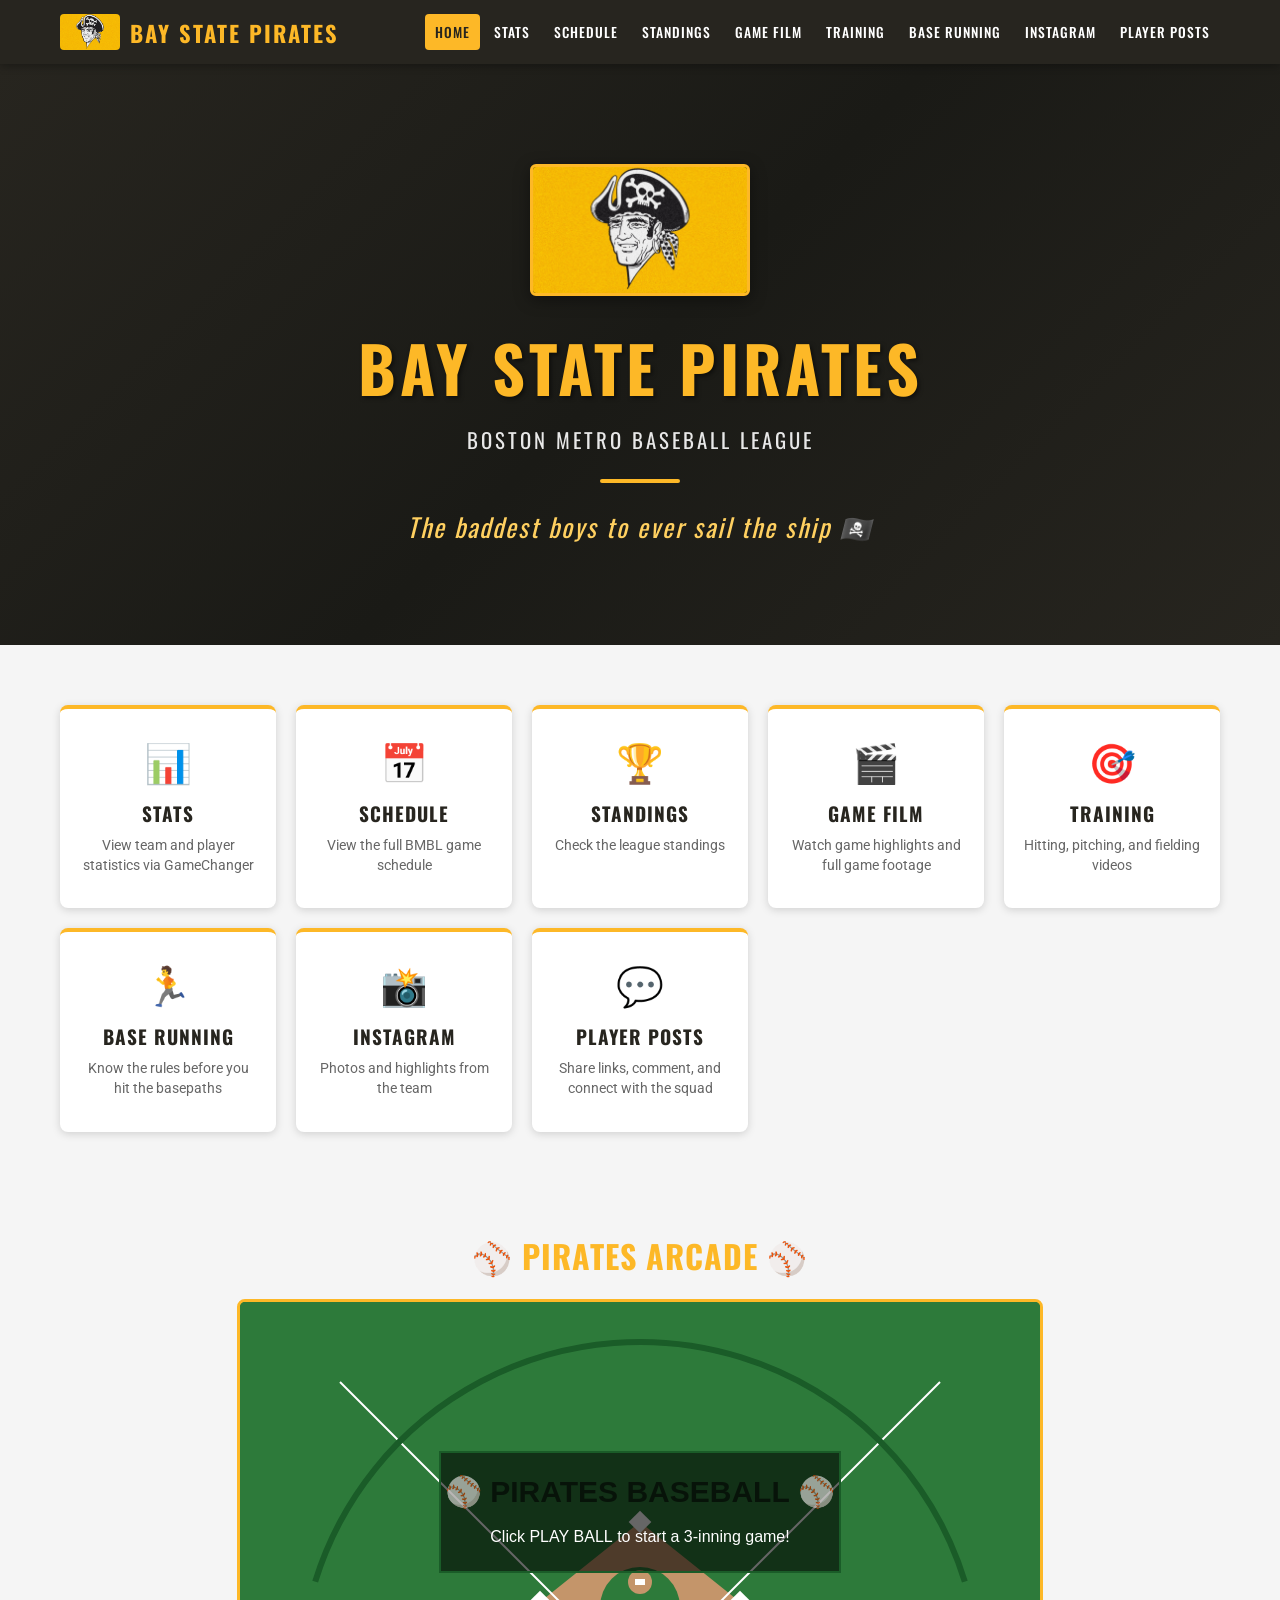
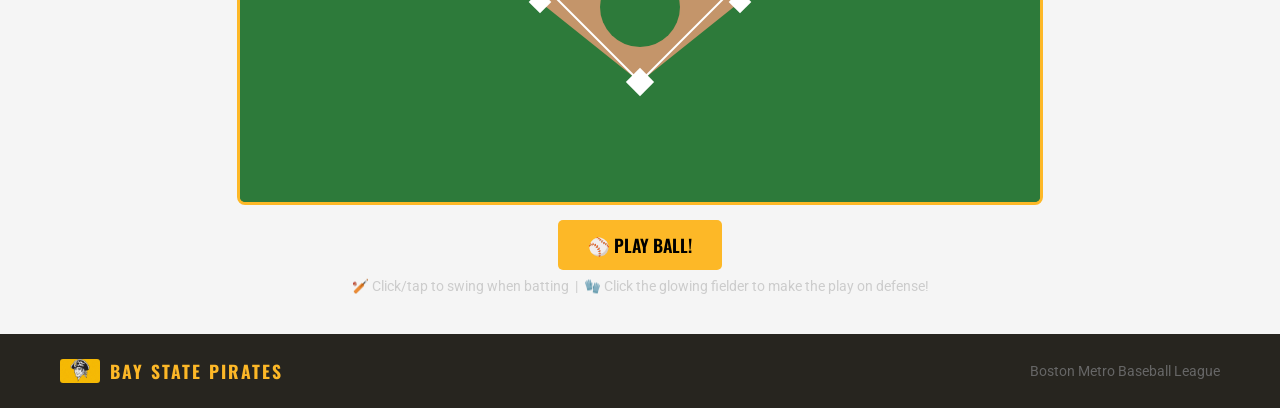
==== commit aeb8db5f: "Rename opponent team from Visitors to Angels Co-Authored-By: Claude Opus 4.6 <noreply@anthropic.com>" ====
--- a/index.html
+++ b/index.html
@@ -108,7 +108,7 @@
         const ctx = canvas.getContext('2d');
         const startBtn = document.getElementById('startBtn');
 
-        const PIRATES = ['B. Schwartz','N. Marrero','N. Fishman','D. Brookfield','J. Shikora','M. Billig','N. Melluzzo','J. Roop','K. Ohanian','K. Rumph','Z. Santomauro','A. Small','T. Elkin','S. O\'Keefe','N. Braica','I. Sales','B. Rijo','D. Search-Wells','B. Benulis','N. Packard','C. Holland','J. Fishman'];
+        const PIRATES = ['B. Schwartz','N. Marrero','N. Fishman','D. Brookfield','J. Shikora','M. Billig','N. Melluzzo','J. Roop','K. Ohanian','K. Rumph','Z. Santomauro','A. Small','T. Elkin','S. O\'Keefe','N. Braica','I. Sales','B. Rijo','D. Search-Wells','B. Benulis','N. Packard','C. Holland','J. Fishman','J. Lepiarz'];
         const OPPONENTS = ['R. Johnson','M. Williams','T. Davis','C. Martinez','J. Anderson','P. Thomas','L. Jackson','S. White','D. Harris','B. Clark','K. Lewis','A. Robinson','J. Walker','M. Young','T. Allen','R. King','C. Wright','D. Lopez'];
 
         let gameState = 'idle'; // idle, pitching, swingable, result, fielding, gameOver
@@ -202,7 +202,7 @@
             ctx.fillStyle='#fff';
             ctx.fillText('INNING', 160, 28);
             ctx.fillText(inning + (inning===10?'':'') + (halfInning===0?' ▲':' ▼'), 220, 28);
-            ctx.fillStyle='#aaa';ctx.fillText('Visitors', 20, 50);
+            ctx.fillStyle='#aaa';ctx.fillText('Angels', 20, 50);
             ctx.fillStyle='var(--gold, #FFB300)';ctx.fillText('PIRATES', 20, 72);
             ctx.font='bold 18px Oswald, sans-serif';
             ctx.fillStyle='#fff';ctx.fillText(scores[0], 120, 52);
@@ -289,7 +289,7 @@
             ctx.font='bold 36px Oswald, sans-serif';ctx.textAlign='center';
             ctx.fillStyle='var(--gold, #FFB300)';ctx.fillText('FINAL SCORE',400,175);
             ctx.font='bold 28px Oswald, sans-serif';
-            ctx.fillStyle='#fff';ctx.fillText('Visitors: '+scores[0],400,225);
+            ctx.fillStyle='#fff';ctx.fillText('Angels: '+scores[0],400,225);
             ctx.fillStyle='var(--gold, #FFB300)';ctx.fillText('PIRATES: '+scores[1],400,265);
             ctx.font='bold 24px Oswald, sans-serif';
             if(scores[1]>scores[0]){ctx.fillStyle='#00ff88';ctx.fillText('⚾ PIRATES WIN! ⚾',400,315);}
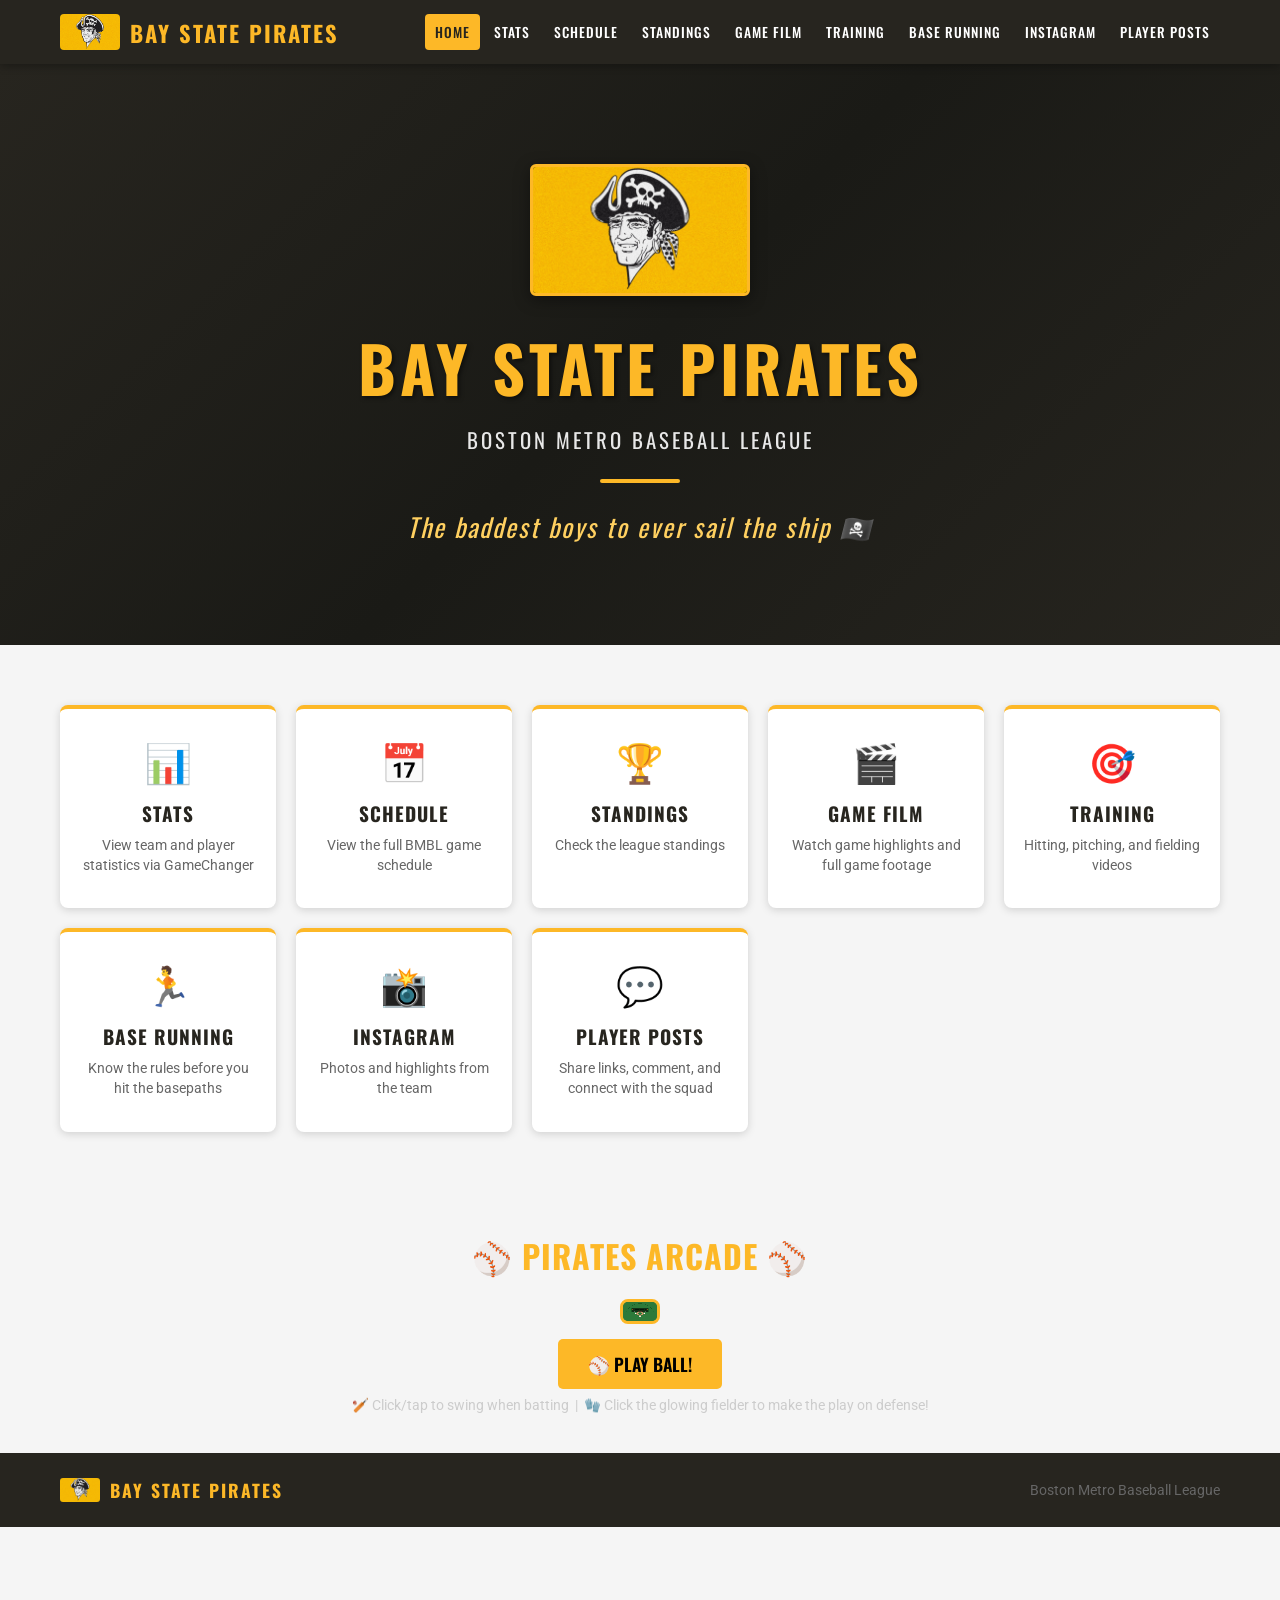
==== commit 9beafebd: "Capitalize ANGELS to match PIRATES styling Co-Authored-By: Claude Opus 4.6 <noreply@anthropic.com>" ====
--- a/index.html
+++ b/index.html
@@ -202,7 +202,7 @@
             ctx.fillStyle='#fff';
             ctx.fillText('INNING', 160, 28);
             ctx.fillText(inning + (inning===10?'':'') + (halfInning===0?' ▲':' ▼'), 220, 28);
-            ctx.fillStyle='#aaa';ctx.fillText('Angels', 20, 50);
+            ctx.fillStyle='#aaa';ctx.fillText('ANGELS', 20, 50);
             ctx.fillStyle='var(--gold, #FFB300)';ctx.fillText('PIRATES', 20, 72);
             ctx.font='bold 18px Oswald, sans-serif';
             ctx.fillStyle='#fff';ctx.fillText(scores[0], 120, 52);
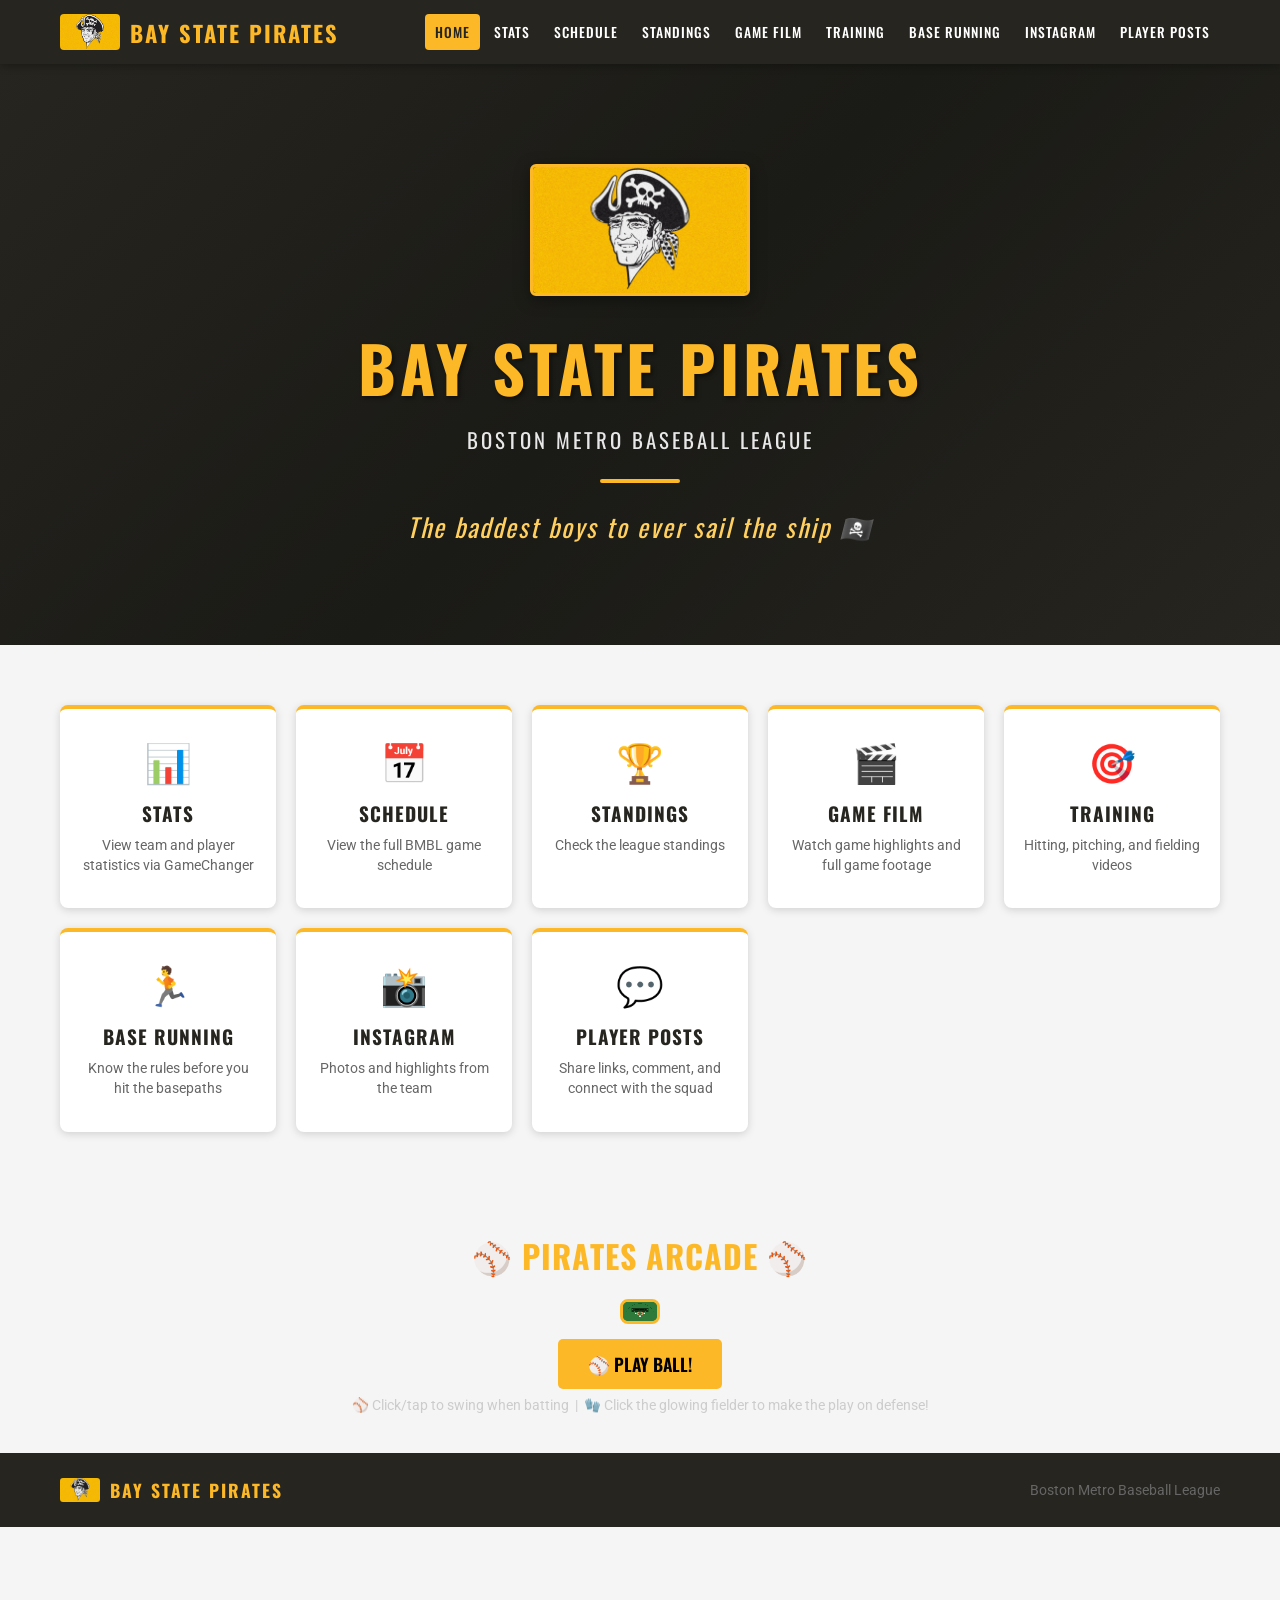
==== commit 03e1dc61: "Change cricket bat emoji to baseball emoji in game instructions Co-Authored-By: Claude Opus 4.6 <nor" ====
--- a/index.html
+++ b/index.html
@@ -96,7 +96,7 @@
                 <canvas id="baseballGame" width="800" height="500" style="display:block; margin:0 auto; background:#2d7a3a; border:3px solid var(--gold); border-radius:8px; max-width:100%; cursor:pointer;"></canvas>
                 <div id="gameControls" style="text-align:center; margin-top:15px;">
                     <button id="startBtn" style="background:var(--gold); color:#000; border:none; padding:12px 30px; font-family:'Oswald',sans-serif; font-size:1.1rem; border-radius:5px; cursor:pointer; font-weight:600;">⚾ PLAY BALL!</button>
-                    <p style="color:#ccc; font-size:0.85rem; margin-top:8px;">🏏 Click/tap to swing when batting &nbsp;|&nbsp; 🧤 Click the glowing fielder to make the play on defense!</p>
+                    <p style="color:#ccc; font-size:0.85rem; margin-top:8px;">⚾ Click/tap to swing when batting &nbsp;|&nbsp; 🧤 Click the glowing fielder to make the play on defense!</p>
                 </div>
             </div>
         </section>
@@ -109,7 +109,7 @@
         const startBtn = document.getElementById('startBtn');
 
         const PIRATES = ['B. Schwartz','N. Marrero','N. Fishman','D. Brookfield','J. Shikora','M. Billig','N. Melluzzo','J. Roop','K. Ohanian','K. Rumph','Z. Santomauro','A. Small','T. Elkin','S. O\'Keefe','N. Braica','I. Sales','B. Rijo','D. Search-Wells','B. Benulis','N. Packard','C. Holland','J. Fishman','J. Lepiarz'];
-        const OPPONENTS = ['R. Johnson','M. Williams','T. Davis','C. Martinez','J. Anderson','P. Thomas','L. Jackson','S. White','D. Harris','B. Clark','K. Lewis','A. Robinson','J. Walker','M. Young','T. Allen','R. King','C. Wright','D. Lopez'];
+        const OPPONENTS = ['M. Cibulski','R. Johnson','M. Williams','T. Davis','C. Martinez','J. Anderson','P. Thomas','L. Jackson','S. White','D. Harris','B. Clark','K. Lewis','A. Robinson','J. Walker','M. Young','T. Allen','R. King','C. Wright','D. Lopez'];
 
         let gameState = 'idle'; // idle, pitching, swingable, result, fielding, gameOver
         let inning = 1, halfInning = 0; // 0=top, 1=bottom
@@ -557,7 +557,7 @@
             announce('Play ball! Top of inning 1');
             // Shuffle lineups
             for(let i=PIRATES.length-1;i>0;i--){const j=Math.floor(Math.random()*(i+1));[PIRATES[i],PIRATES[j]]=[PIRATES[j],PIRATES[i]];}
-            for(let i=OPPONENTS.length-1;i>0;i--){const j=Math.floor(Math.random()*(i+1));[OPPONENTS[i],OPPONENTS[j]]=[OPPONENTS[j],OPPONENTS[i]];}
+            for(let i=OPPONENTS.length-1;i>1;i--){const j=1+Math.floor(Math.random()*i);[OPPONENTS[i],OPPONENTS[j]]=[OPPONENTS[j],OPPONENTS[i]];}
             pitch();
             if(frameId) cancelAnimationFrame(frameId);
             loop();
--- a/css/style.css
+++ b/css/style.css
@@ -371,6 +371,21 @@
     transition: transform 0.2s;
 }
 
+/* Make Instagram embeds responsive on mobile */
+.video-card .instagram-media,
+.video-card blockquote.instagram-media {
+    min-width: 0 !important;
+    max-width: 100% !important;
+    width: 100% !important;
+    margin: 0 auto !important;
+}
+
+.video-card iframe.instagram-media-rendered {
+    min-width: 0 !important;
+    max-width: 100% !important;
+    width: 100% !important;
+}
+
 .video-card:hover {
     transform: translateY(-2px);
     box-shadow: var(--shadow-lg);
